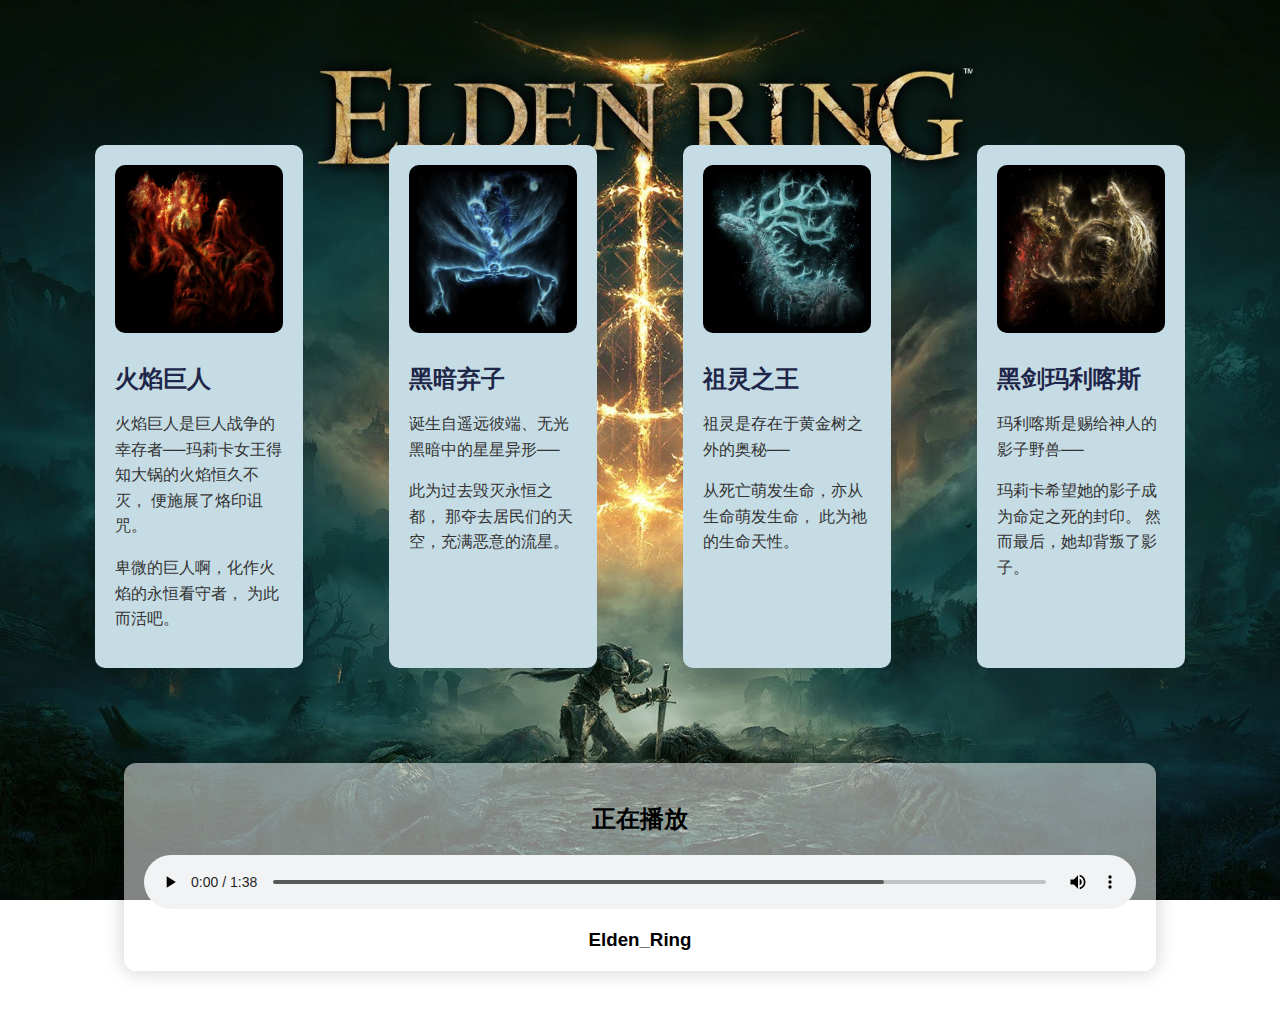
==== list1.html @ d9ae02bc "first commit" ====
<!DOCTYPE html>
<html lang="zh">

<head>
    <meta charset="UTF-8">
    <meta name="viewport" content="width=device-width, initial-scale=1.0">
    <title>歌单列表 - 再战强敌</title>
    <link rel="icon" type="image/png" href="images/title.jpg">
    <link rel="stylesheet" type="text/css" href="CSS/playlists.css">
    <!-- <link rel="stylesheet" type="text/css" href="CSS/style.css"> -->
</head>

<body>
    <main>
        <section class="playlist-section">
            <div class="playlist-card" src="images/Fire_Gaint.mp3" title="Fire Gaint">
                <img src="images/火焰巨人.avif">
                <h1>火焰巨人</h1>
                <p>火焰巨人是巨人战争的幸存者──玛莉卡女王得知大锅的火焰恒久不灭，
                    便施展了烙印诅咒。</p>
                <p>卑微的巨人啊，化作火焰的永恒看守者，
                为此而活吧。</p>
            </div>
            <div class="playlist-card" src="images/Astel.mp3" title=" Astel, Naturalborn of the Void">
                <img src="images/黑暗弃子.avif">
                <h1>黑暗弃子</h1>
                <p>诞生自遥远彼端、无光黑暗中的星星异形──</p>
                <p>此为过去毁灭永恒之都，
                    那夺去居民们的天空，充满恶意的流星。</p>
            </div>
            <div class="playlist-card" src="images/Regal_Ancestor_Spirit.mp3" title="Regal Ancestor Spirit">
                <img src="images/祖灵之王.avif">
                <h1>祖灵之王</h1>
                <p>祖灵是存在于黄金树之外的奥秘──</p>
                <p>从死亡萌发生命，亦从生命萌发生命，
                    此为祂的生命天性。</p>
            </div>
            <div class="playlist-card" src="images/Black_Blade.mp3" title="Black Blade">
                <img src="images/黑剑.avif">
                <h1>黑剑玛利喀斯</h1>
                <p>玛利喀斯是赐给神人的影子野兽──</p>
                <p>玛莉卡希望她的影子成为命定之死的封印。
                    然而最后，她却背叛了影子。</p>
            </div>
        </section>
        <section id="player">
            <h2>正在播放</h2>
            <audio controls id="music">
                <source src="images/Elden_Ring.mp3" type="audio/mpeg">
            </audio>
            <div>
                <h3 id="songtitle">Elden_Ring</h3>
            </div>
            <!-- <button id="switch">切换歌曲</button> -->
        </section>
    </main>

    <script src="JS/playlists.js"></script>
</body>

</html>
---- CSS/playlists.css ----
body {
  font-family: 'Arial', sans-serif;
  margin: 0;
  padding: 0;
  background-image: url(../images/Elden_Ring.jpg);
  background-size: cover;
  background-attachment: fixed;
  background-repeat: no-repeat;
  background-position: center;
  overflow-x: hidden;
  margin-top: 50px;
}


main {
  padding: 20px;
  text-align: center;
}

.page-title {
  text-align: center;
  font-family: 'Arial', sans-serif;
  color: #fff;
}

section {
  display: flex;
  justify-content: space-around;
  flex-wrap: wrap;
}

.playlist-section {
  display: flex;
  flex-wrap: wrap;
  justify-content: space-between;
  max-width: 1600px;
  margin: auto;
  padding: 60px;
}

.playlist-card {
  width: calc(20% - 20px);
  margin-bottom: 70px;
}

.playlist-section div {
  background-color: rgb(198, 220, 228);
  padding: 20px;
  margin: 15px;
  border-radius: 10px;
  width: 15%;
  text-align: left;
  position: relative;
  overflow: hidden;
  transition: transform 0.3s ease-in-out;
}

.playlist-section div:hover {
  transform: scale(1.05);
}

img {
  width: 100%;
  border-radius: 10px;
  margin-bottom: 10px;
  transition: opacity 0.3s ease-in-out;
}

div:hover img {
  opacity: 0.8;
}

h1 {
  color: #1e2649;
  font-size: 24px;
  margin-bottom: 10px;
}

.tag {
  display: inline-block;
  padding: 5px 10px;
  background-color: #b1f1f1;
  color: #3f0808;
  border-radius: 10px;
  margin-right: 5px;
  margin-bottom: 5px;
}

div p {
  color: #333;
}

p {
  color: #7fe9e9;
  font-size: 16px;
  line-height: 1.6;
}
#player {
  background-color: rgba(255, 255, 255, 0.5);
  border-radius: 12px;
  margin: 20px auto;
  padding: 20px;
  box-shadow: 0 0 20px rgba(0, 0, 0, 0.2);
  width: 80%;
  text-align: center;
}

audio {
  width: 100%;
  margin-bottom: 20px;
}
h3{
  margin:auto;
}
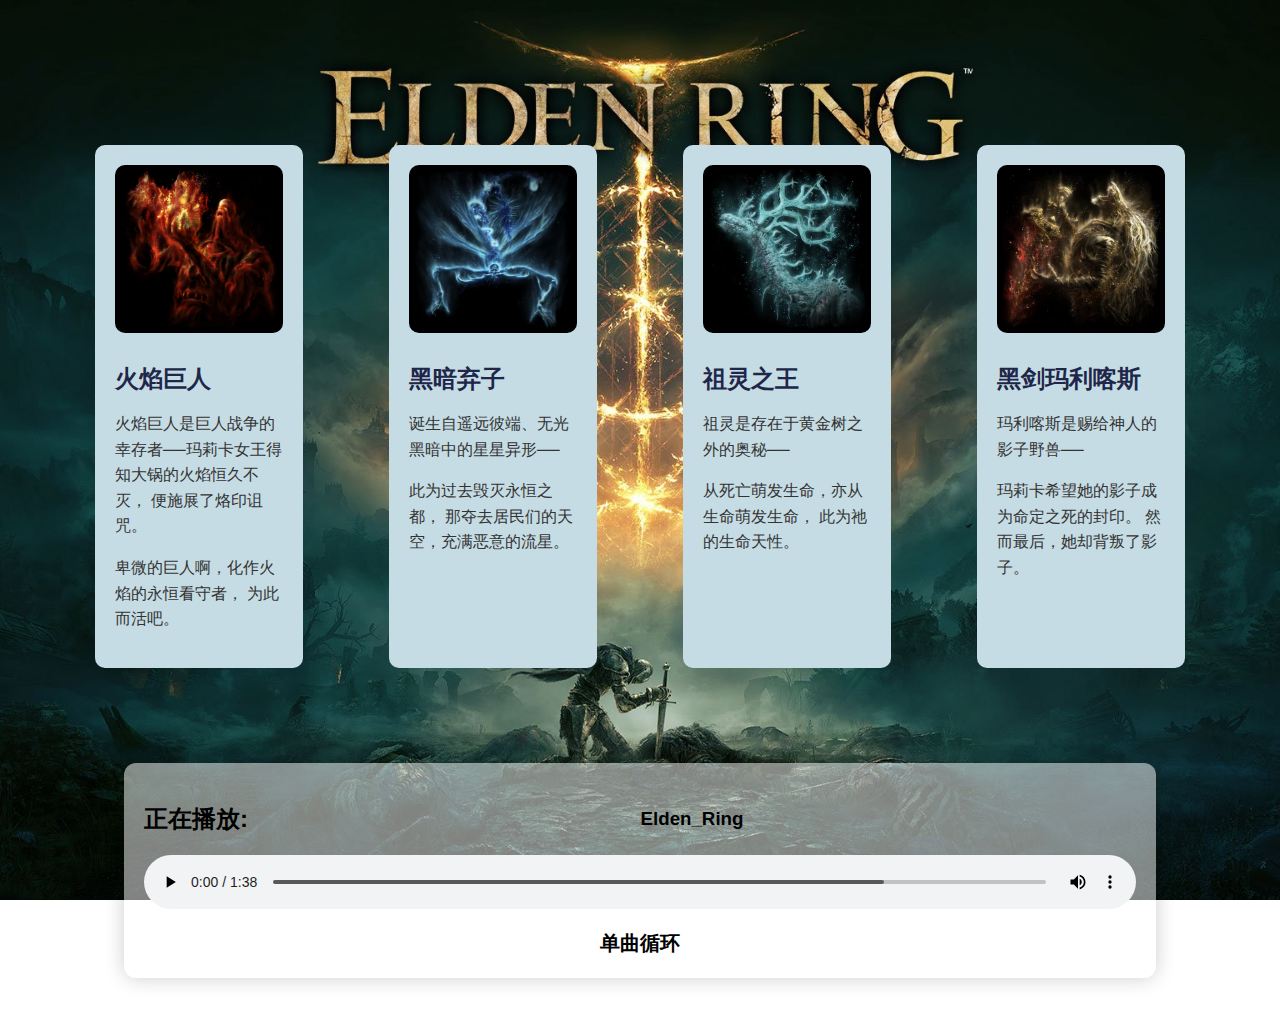
==== commit 5c920000: "modified:   CSS/playlists.css modified:   JS/playlists.js modified:   list" ====
--- a/list1.html
+++ b/list1.html
@@ -21,7 +21,7 @@
                 <p>卑微的巨人啊，化作火焰的永恒看守者，
                 为此而活吧。</p>
             </div>
-            <div class="playlist-card" src="images/Astel.mp3" title=" Astel, Naturalborn of the Void">
+            <div class="playlist-card" src="images/Astel.mp3" title="Astel, Naturalborn of the Void">
                 <img src="images/黑暗弃子.avif">
                 <h1>黑暗弃子</h1>
                 <p>诞生自遥远彼端、无光黑暗中的星星异形──</p>
@@ -44,14 +44,12 @@
             </div>
         </section>
         <section id="player">
-            <h2>正在播放</h2>
+            <h2>正在播放:</h2>
+            <h3 id="songtitle">Elden_Ring</h3>
             <audio controls id="music">
                 <source src="images/Elden_Ring.mp3" type="audio/mpeg">
             </audio>
-            <div>
-                <h3 id="songtitle">Elden_Ring</h3>
-            </div>
-            <!-- <button id="switch">切换歌曲</button> -->
+            <button id="switch">单曲循环</button>
         </section>
     </main>
 
--- a/CSS/playlists.css
+++ b/CSS/playlists.css
@@ -113,3 +113,11 @@
   margin:auto;
 }
 
+#switch {
+  display: flex;
+  justify-content: center;
+  font-size: 20px;
+  font-weight: bold;
+  background-color:transparent;
+  border-style:none;
+}
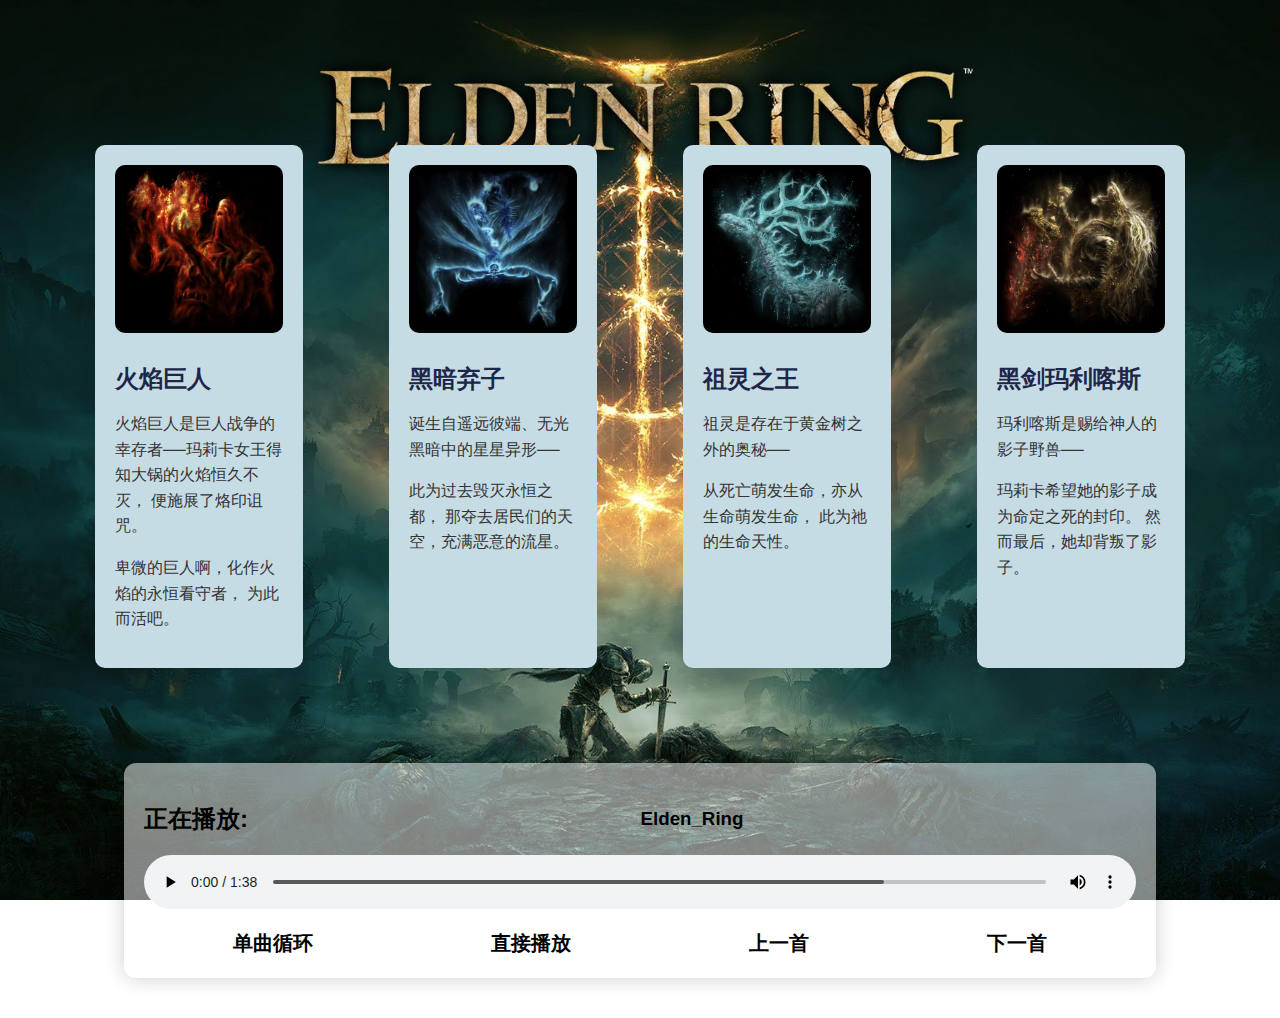
==== commit 138dba20: "modified:   CSS/playlists.css 	modified:   JS/playlists.js 	modified:   list1.html 	modified:   list" ====
--- a/list1.html
+++ b/list1.html
@@ -50,6 +50,9 @@
                 <source src="images/Elden_Ring.mp3" type="audio/mpeg">
             </audio>
             <button id="switch">单曲循环</button>
+            <button id="add">直接播放</button>
+            <button id="up">上一首</button>
+            <button id="down">下一首</button>
         </section>
     </main>
 
--- a/CSS/playlists.css
+++ b/CSS/playlists.css
@@ -113,7 +113,7 @@
   margin:auto;
 }
 
-#switch {
+button {
   display: flex;
   justify-content: center;
   font-size: 20px;
